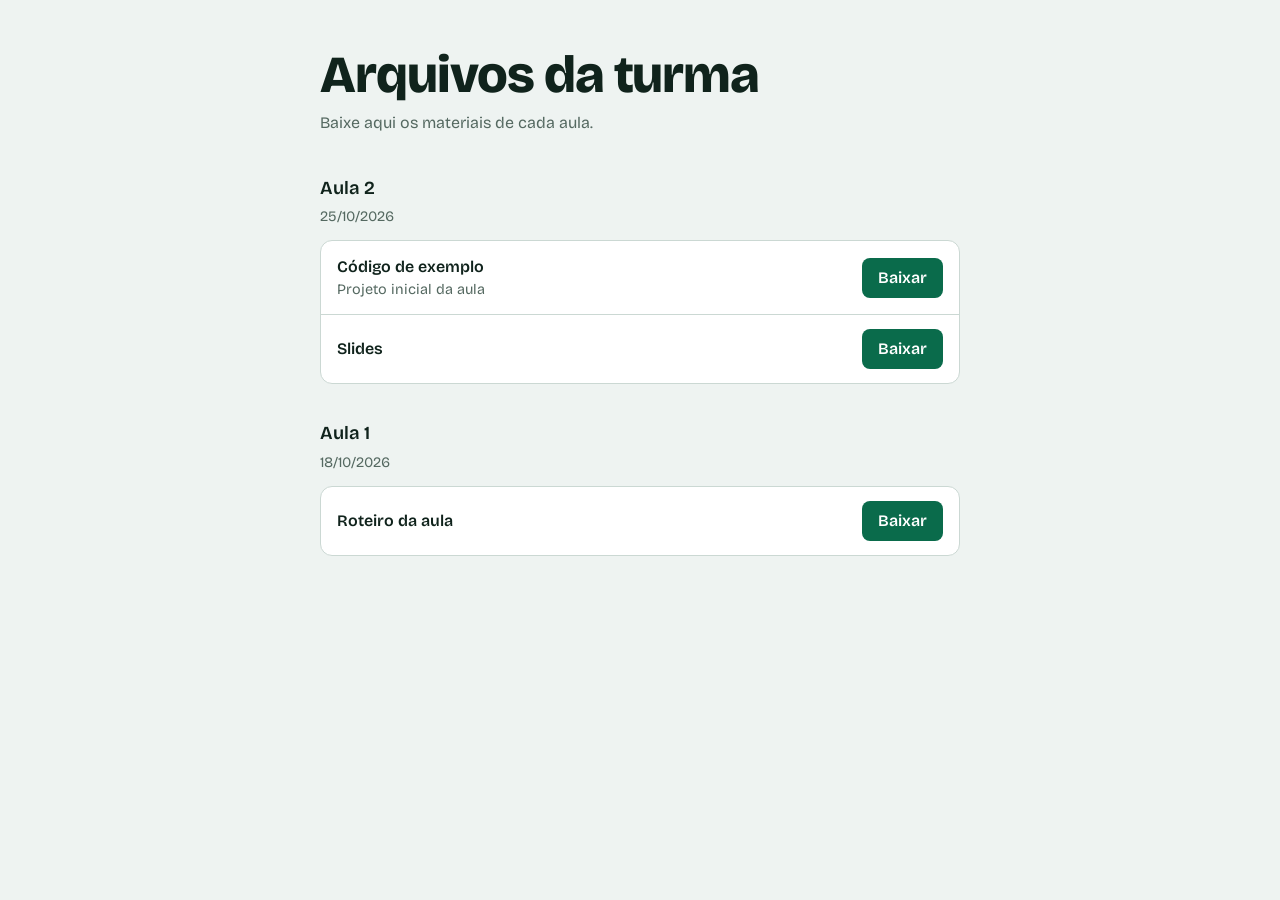
==== index.html @ 47e92991 "Add files via upload" ====
<!DOCTYPE html>
<html lang="pt-BR">
<head>
<meta charset="utf-8">
<meta name="viewport" content="width=device-width, initial-scale=1">
<title>Arquivos da turma</title>
<link rel="preconnect" href="https://fonts.googleapis.com">
<link rel="preconnect" href="https://fonts.gstatic.com" crossorigin>
<link href="https://fonts.googleapis.com/css2?family=Bricolage+Grotesque:wght@400;600;800&display=swap" rel="stylesheet">
<style>
  :root {
    --bg: #EEF3F1;
    --surface: #FFFFFF;
    --ink: #10231C;
    --muted: #556961;
    --line: #CBD8D3;
    --accent: #0A6B4B;
    --accent-ink: #FFFFFF;
    font-family: "Bricolage Grotesque", system-ui, -apple-system, "Segoe UI", sans-serif;
  }
  @media (prefers-color-scheme: dark) {
    :root {
      --bg: #0F1A16;
      --surface: #16251F;
      --ink: #E6F0EC;
      --muted: #9DB3AA;
      --line: #28403A;
      --accent: #5FD3A5;
      --accent-ink: #08241A;
    }
  }
  * { box-sizing: border-box; }
  html { background: var(--bg); color: var(--ink); }
  body { margin: 0; line-height: 1.5; }
  main { max-width: 680px; margin: 0 auto; padding: 48px 20px 80px; }
  h1 { font-size: clamp(2rem, 7vw, 3.25rem); font-weight: 800; line-height: 1.05; margin: 0 0 8px; letter-spacing: -0.02em; }
  .sub { color: var(--muted); margin: 0 0 40px; }
  section { margin-bottom: 36px; }
  h2 { font-size: 1.15rem; font-weight: 600; margin: 0 0 4px; }
  .data { color: var(--muted); font-size: .9rem; margin: 0 0 12px; }
  ul { list-style: none; margin: 0; padding: 0; background: var(--surface); border: 1px solid var(--line); border-radius: 12px; overflow: hidden; }
  li { display: flex; align-items: center; justify-content: space-between; gap: 16px; padding: 14px 16px; border-top: 1px solid var(--line); }
  li:first-child { border-top: 0; }
  .nome { font-weight: 600; overflow-wrap: anywhere; }
  .desc { color: var(--muted); font-size: .9rem; }
  a.baixar { flex: none; background: var(--accent); color: var(--accent-ink); text-decoration: none; font-weight: 600; padding: 8px 16px; border-radius: 8px; }
  a.baixar:hover { filter: brightness(1.1); }
  a:focus-visible { outline: 3px solid var(--ink); outline-offset: 2px; }
  .vazio { color: var(--muted); }
  @media (max-width: 460px) { li { flex-direction: column; align-items: stretch; } a.baixar { text-align: center; } }
</style>
</head>
<body>
<main>
  <h1 id="titulo">Arquivos da turma</h1>
  <p class="sub" id="subtitulo">Baixe aqui os materiais de cada aula.</p>
  <div id="lista"><p class="vazio">Nenhum arquivo publicado ainda.</p></div>
</main>

<script>
/* ============ EDITE APENAS ESTA PARTE ============
   Cada aula tem um título, uma data e uma lista de arquivos.
   "arquivo" é o caminho dentro da pasta "arquivos/" do repositório.
   Coloque a aula mais recente no topo. */
const TITULO = "Arquivos da turma";
const SUBTITULO = "Baixe aqui os materiais de cada aula.";

const AULAS = [
  {
    titulo: "Aula 2",
    data: "25/10/2026",
    arquivos: [
      { nome: "Código de exemplo", arquivo: "aula2/exemplo.zip", descricao: "Projeto inicial da aula" },
      { nome: "Slides", arquivo: "aula2/slides.pdf" }
    ]
  },
  {
    titulo: "Aula 1",
    data: "18/10/2026",
    arquivos: [
      { nome: "Roteiro da aula", arquivo: "aula1/roteiro.pdf" }
    ]
  }
];
/* ============ FIM DA PARTE EDITÁVEL ============ */

document.getElementById("titulo").textContent = TITULO;
document.getElementById("subtitulo").textContent = SUBTITULO;
document.title = TITULO;

const lista = document.getElementById("lista");
if (AULAS.length) {
  lista.textContent = "";
  AULAS.forEach(function (aula) {
    const sec = document.createElement("section");
    const h2 = document.createElement("h2");
    h2.textContent = aula.titulo;
    sec.appendChild(h2);
    if (aula.data) {
      const d = document.createElement("p");
      d.className = "data";
      d.textContent = aula.data;
      sec.appendChild(d);
    }
    const ul = document.createElement("ul");
    aula.arquivos.forEach(function (f) {
      const li = document.createElement("li");
      const info = document.createElement("div");
      const n = document.createElement("div");
      n.className = "nome";
      n.textContent = f.nome;
      info.appendChild(n);
      if (f.descricao) {
        const ds = document.createElement("div");
        ds.className = "desc";
        ds.textContent = f.descricao;
        info.appendChild(ds);
      }
      const a = document.createElement("a");
      a.className = "baixar";
      a.href = "arquivos/" + f.arquivo;
      a.setAttribute("download", "");
      a.textContent = "Baixar";
      a.setAttribute("aria-label", "Baixar " + f.nome);
      li.appendChild(info);
      li.appendChild(a);
      ul.appendChild(li);
    });
    sec.appendChild(ul);
    lista.appendChild(sec);
  });
}
</script>
</body>
</html>
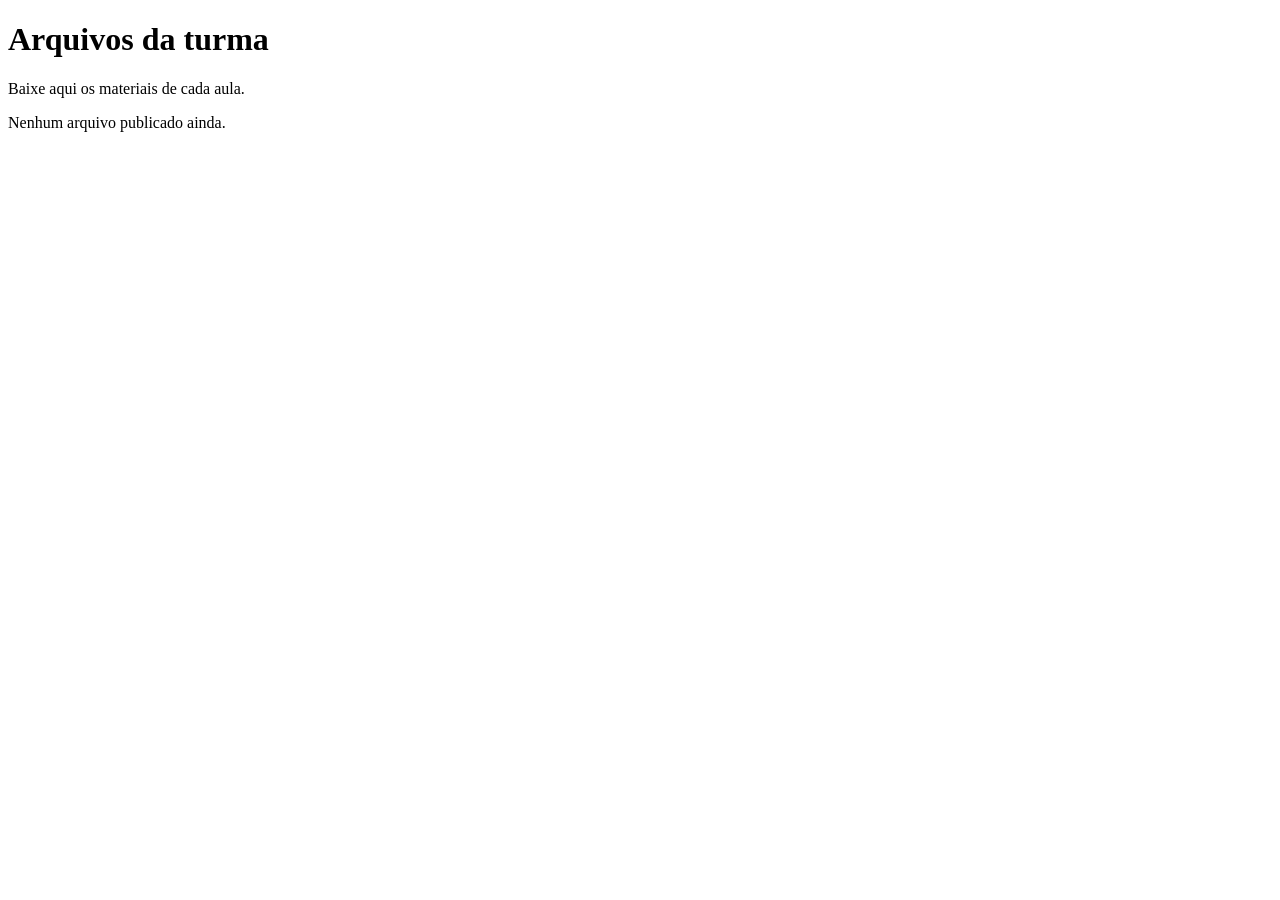
==== commit 9455ae77: "Atualização" ====
--- a/index.html
+++ b/index.html
@@ -7,48 +7,7 @@
 <link rel="preconnect" href="https://fonts.googleapis.com">
 <link rel="preconnect" href="https://fonts.gstatic.com" crossorigin>
 <link href="https://fonts.googleapis.com/css2?family=Bricolage+Grotesque:wght@400;600;800&display=swap" rel="stylesheet">
-<style>
-  :root {
-    --bg: #EEF3F1;
-    --surface: #FFFFFF;
-    --ink: #10231C;
-    --muted: #556961;
-    --line: #CBD8D3;
-    --accent: #0A6B4B;
-    --accent-ink: #FFFFFF;
-    font-family: "Bricolage Grotesque", system-ui, -apple-system, "Segoe UI", sans-serif;
-  }
-  @media (prefers-color-scheme: dark) {
-    :root {
-      --bg: #0F1A16;
-      --surface: #16251F;
-      --ink: #E6F0EC;
-      --muted: #9DB3AA;
-      --line: #28403A;
-      --accent: #5FD3A5;
-      --accent-ink: #08241A;
-    }
-  }
-  * { box-sizing: border-box; }
-  html { background: var(--bg); color: var(--ink); }
-  body { margin: 0; line-height: 1.5; }
-  main { max-width: 680px; margin: 0 auto; padding: 48px 20px 80px; }
-  h1 { font-size: clamp(2rem, 7vw, 3.25rem); font-weight: 800; line-height: 1.05; margin: 0 0 8px; letter-spacing: -0.02em; }
-  .sub { color: var(--muted); margin: 0 0 40px; }
-  section { margin-bottom: 36px; }
-  h2 { font-size: 1.15rem; font-weight: 600; margin: 0 0 4px; }
-  .data { color: var(--muted); font-size: .9rem; margin: 0 0 12px; }
-  ul { list-style: none; margin: 0; padding: 0; background: var(--surface); border: 1px solid var(--line); border-radius: 12px; overflow: hidden; }
-  li { display: flex; align-items: center; justify-content: space-between; gap: 16px; padding: 14px 16px; border-top: 1px solid var(--line); }
-  li:first-child { border-top: 0; }
-  .nome { font-weight: 600; overflow-wrap: anywhere; }
-  .desc { color: var(--muted); font-size: .9rem; }
-  a.baixar { flex: none; background: var(--accent); color: var(--accent-ink); text-decoration: none; font-weight: 600; padding: 8px 16px; border-radius: 8px; }
-  a.baixar:hover { filter: brightness(1.1); }
-  a:focus-visible { outline: 3px solid var(--ink); outline-offset: 2px; }
-  .vazio { color: var(--muted); }
-  @media (max-width: 460px) { li { flex-direction: column; align-items: stretch; } a.baixar { text-align: center; } }
-</style>
+<link rel="stylesheet" href="style.css">
 </head>
 <body>
 <main>
@@ -57,79 +16,6 @@
   <div id="lista"><p class="vazio">Nenhum arquivo publicado ainda.</p></div>
 </main>
 
-<script>
-/* ============ EDITE APENAS ESTA PARTE ============
-   Cada aula tem um título, uma data e uma lista de arquivos.
-   "arquivo" é o caminho dentro da pasta "arquivos/" do repositório.
-   Coloque a aula mais recente no topo. */
-const TITULO = "Arquivos da turma";
-const SUBTITULO = "Baixe aqui os materiais de cada aula.";
-
-const AULAS = [
-  {
-    titulo: "Aula 2",
-    data: "25/10/2026",
-    arquivos: [
-      { nome: "Código de exemplo", arquivo: "aula2/exemplo.zip", descricao: "Projeto inicial da aula" },
-      { nome: "Slides", arquivo: "aula2/slides.pdf" }
-    ]
-  },
-  {
-    titulo: "Aula 1",
-    data: "18/10/2026",
-    arquivos: [
-      { nome: "Roteiro da aula", arquivo: "aula1/roteiro.pdf" }
-    ]
-  }
-];
-/* ============ FIM DA PARTE EDITÁVEL ============ */
-
-document.getElementById("titulo").textContent = TITULO;
-document.getElementById("subtitulo").textContent = SUBTITULO;
-document.title = TITULO;
-
-const lista = document.getElementById("lista");
-if (AULAS.length) {
-  lista.textContent = "";
-  AULAS.forEach(function (aula) {
-    const sec = document.createElement("section");
-    const h2 = document.createElement("h2");
-    h2.textContent = aula.titulo;
-    sec.appendChild(h2);
-    if (aula.data) {
-      const d = document.createElement("p");
-      d.className = "data";
-      d.textContent = aula.data;
-      sec.appendChild(d);
-    }
-    const ul = document.createElement("ul");
-    aula.arquivos.forEach(function (f) {
-      const li = document.createElement("li");
-      const info = document.createElement("div");
-      const n = document.createElement("div");
-      n.className = "nome";
-      n.textContent = f.nome;
-      info.appendChild(n);
-      if (f.descricao) {
-        const ds = document.createElement("div");
-        ds.className = "desc";
-        ds.textContent = f.descricao;
-        info.appendChild(ds);
-      }
-      const a = document.createElement("a");
-      a.className = "baixar";
-      a.href = "arquivos/" + f.arquivo;
-      a.setAttribute("download", "");
-      a.textContent = "Baixar";
-      a.setAttribute("aria-label", "Baixar " + f.nome);
-      li.appendChild(info);
-      li.appendChild(a);
-      ul.appendChild(li);
-    });
-    sec.appendChild(ul);
-    lista.appendChild(sec);
-  });
-}
-</script>
+<script src="script.js"></script>
 </body>
-</html>
+</html>
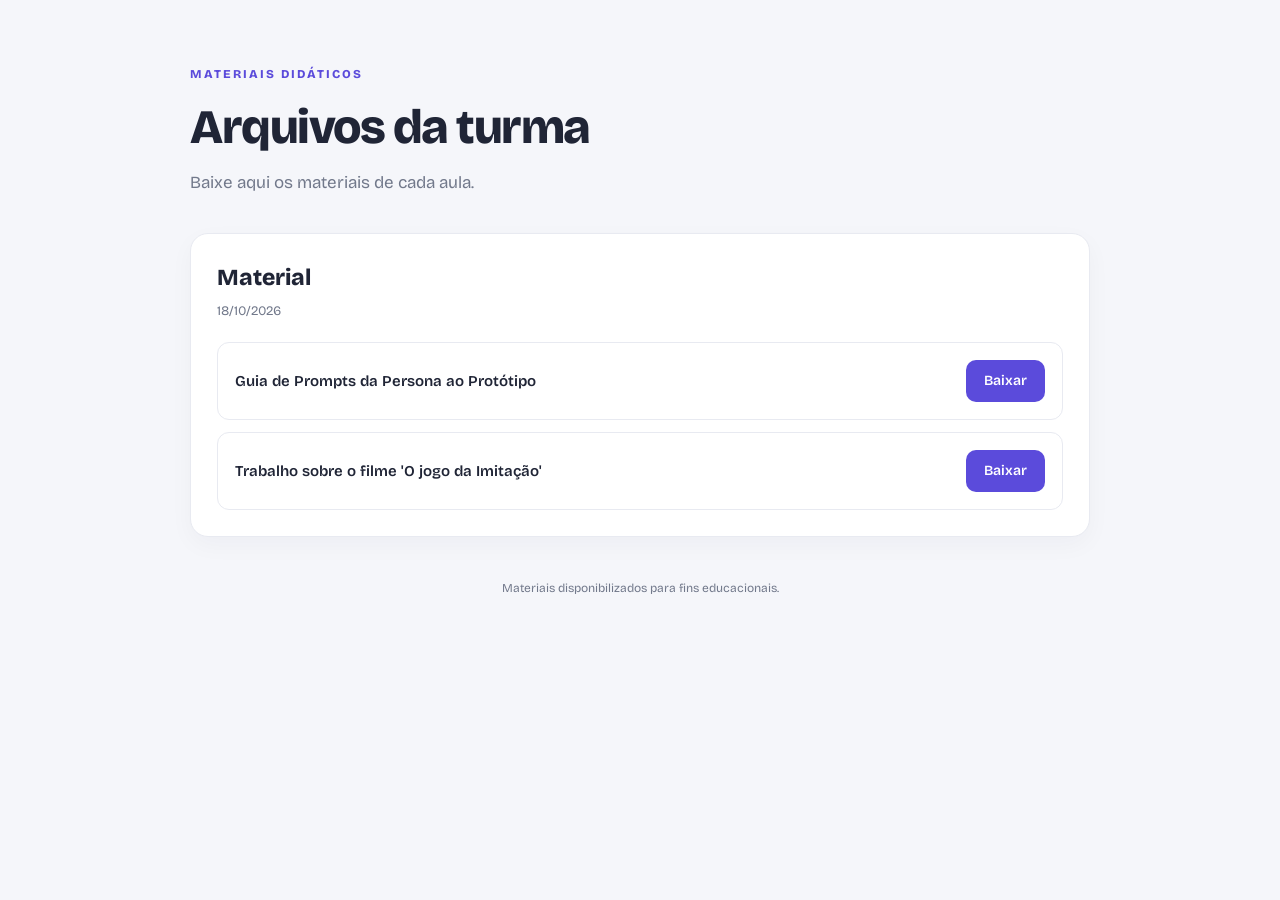
==== commit 64b94fc9: "Ajustes" ====
--- a/index.html
+++ b/index.html
@@ -1,21 +1,45 @@
 <!DOCTYPE html>
 <html lang="pt-BR">
+
 <head>
-<meta charset="utf-8">
-<meta name="viewport" content="width=device-width, initial-scale=1">
-<title>Arquivos da turma</title>
-<link rel="preconnect" href="https://fonts.googleapis.com">
-<link rel="preconnect" href="https://fonts.gstatic.com" crossorigin>
-<link href="https://fonts.googleapis.com/css2?family=Bricolage+Grotesque:wght@400;600;800&display=swap" rel="stylesheet">
-<link rel="stylesheet" href="style.css">
+  <meta charset="UTF-8">
+  <meta name="viewport" content="width=device-width, initial-scale=1">
+
+  <title>Arquivos da turma</title>
+
+  <meta name="description" content="Acesse e baixe os materiais disponibilizados para a turma.">
+
+  <link rel="preconnect" href="https://fonts.googleapis.com">
+  <link rel="preconnect" href="https://fonts.gstatic.com" crossorigin>
+
+  <link href="https://fonts.googleapis.com/css2?family=Bricolage+Grotesque:wght@400;600;800&display=swap"
+    rel="stylesheet">
+
+  <link rel="stylesheet" href="./style.css">
+
+  <script src="./script.js" defer></script>
 </head>
+
 <body>
-<main>
-  <h1 id="titulo">Arquivos da turma</h1>
-  <p class="sub" id="subtitulo">Baixe aqui os materiais de cada aula.</p>
-  <div id="lista"><p class="vazio">Nenhum arquivo publicado ainda.</p></div>
-</main>
+  <main class="container">
+    <header class="cabecalho">
+      <div class="marca">MATERIAIS DIDÁTICOS</div>
 
-<script src="script.js"></script>
+      <h1 id="titulo">Arquivos da turma</h1>
+
+      <p id="subtitulo">
+        Baixe aqui os materiais de cada aula.
+      </p>
+    </header>
+
+    <div id="lista" aria-live="polite">
+      <p class="vazio">Carregando materiais...</p>
+    </div>
+
+    <footer>
+      <p>Materiais disponibilizados para fins educacionais.</p>
+    </footer>
+  </main>
 </body>
+
 </html>
--- a/style.css
+++ b/style.css
@@ -0,0 +1,175 @@
+
+:root {
+  --fundo: #f5f6fa;
+  --superficie: #ffffff;
+  --texto: #202536;
+  --texto-secundario: #72798b;
+  --destaque: #5b4bdb;
+  --destaque-hover: #4536bc;
+  --borda: #e8eaf1;
+  --raio: 18px;
+}
+
+* {
+  box-sizing: border-box;
+}
+
+body {
+  margin: 0;
+  background: var(--fundo);
+  color: var(--texto);
+  font-family: "Bricolage Grotesque", sans-serif;
+  line-height: 1.6;
+}
+
+.container {
+  width: min(900px, calc(100% - 32px));
+  margin: 0 auto;
+  padding: 60px 0 24px;
+}
+
+.cabecalho {
+  margin-bottom: 36px;
+}
+
+.marca {
+  display: inline-block;
+  margin-bottom: 16px;
+  color: var(--destaque);
+  font-size: 12px;
+  font-weight: 800;
+  letter-spacing: 2px;
+}
+
+h1 {
+  margin: 0;
+  font-size: clamp(32px, 6vw, 48px);
+  font-weight: 800;
+  line-height: 1.15;
+  letter-spacing: -1.5px;
+}
+
+#subtitulo {
+  margin-top: 14px;
+  color: var(--texto-secundario);
+  font-size: 17px;
+}
+
+section {
+  margin-bottom: 24px;
+  padding: 26px;
+  background: var(--superficie);
+  border: 1px solid var(--borda);
+  border-radius: var(--raio);
+  box-shadow: 0 8px 24px rgba(30, 35, 60, 0.035);
+}
+
+section h2 {
+  margin: 0;
+  font-size: 23px;
+  font-weight: 800;
+}
+
+.data {
+  margin: 5px 0 20px;
+  color: var(--texto-secundario);
+  font-size: 13px;
+}
+
+ul {
+  display: flex;
+  flex-direction: column;
+  gap: 12px;
+  margin: 0;
+  padding: 0;
+  list-style: none;
+}
+
+li {
+  display: flex;
+  align-items: center;
+  justify-content: space-between;
+  gap: 20px;
+  padding: 17px;
+  border: 1px solid var(--borda);
+  border-radius: 12px;
+}
+
+.nome {
+  overflow-wrap: anywhere;
+  font-size: 15px;
+  font-weight: 600;
+}
+
+.desc {
+  margin-top: 5px;
+  color: var(--texto-secundario);
+  font-size: 13px;
+}
+
+.baixar {
+  flex-shrink: 0;
+  display: inline-flex;
+  align-items: center;
+  justify-content: center;
+  min-height: 42px;
+  padding: 9px 18px;
+  background: var(--destaque);
+  border-radius: 10px;
+  color: #ffffff;
+  font-size: 14px;
+  font-weight: 600;
+  text-decoration: none;
+  transition: background 0.2s, transform 0.2s;
+}
+
+.baixar:hover {
+  background: var(--destaque-hover);
+  transform: translateY(-1px);
+}
+
+.baixar:focus-visible {
+  outline: 3px solid #a9a1ff;
+  outline-offset: 3px;
+}
+
+.vazio,
+.erro {
+  padding: 24px;
+  background: var(--superficie);
+  border: 1px solid var(--borda);
+  border-radius: 12px;
+  color: var(--texto-secundario);
+  text-align: center;
+}
+
+.erro {
+  color: #b42318;
+}
+
+footer {
+  margin-top: 42px;
+  color: var(--texto-secundario);
+  font-size: 12px;
+  text-align: center;
+}
+
+@media (max-width: 560px) {
+  .container {
+    padding-top: 36px;
+  }
+
+  section {
+    padding: 18px;
+  }
+
+  li {
+    align-items: flex-start;
+    flex-direction: column;
+    gap: 12px;
+  }
+
+  .baixar {
+    width: 100%;
+  }
+}
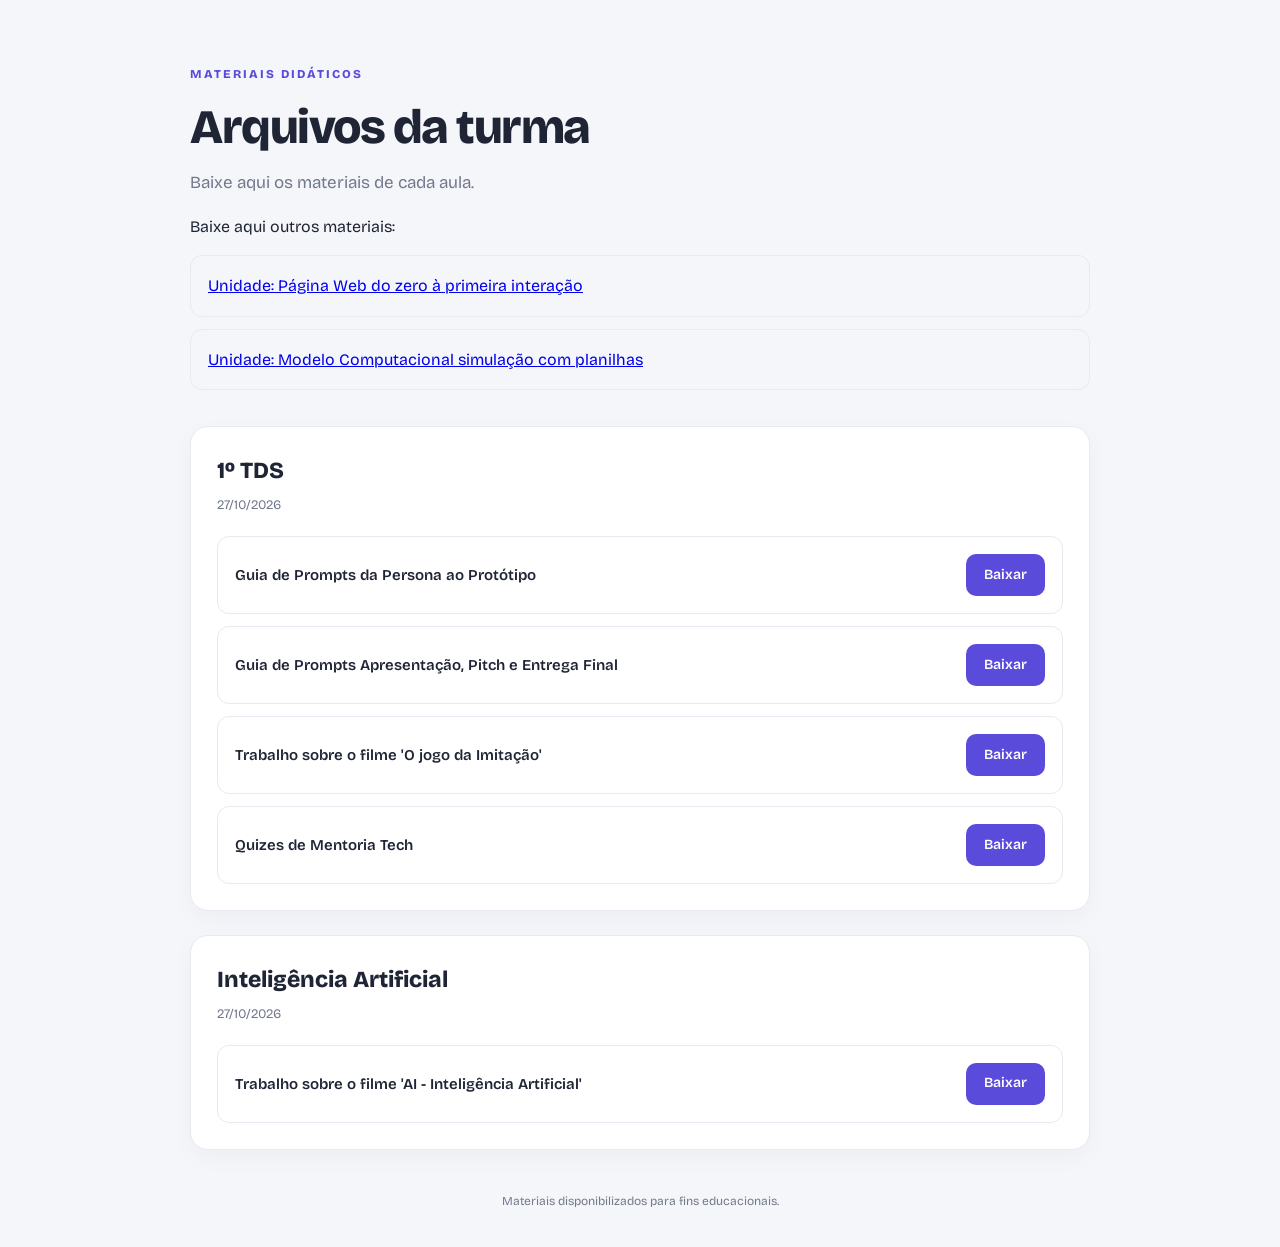
==== commit d71a0f58: "Adicioando link(remover futuramente)" ====
--- a/index.html
+++ b/index.html
@@ -30,6 +30,13 @@
       <p id="subtitulo">
         Baixe aqui os materiais de cada aula.
       </p>
+      <p>
+        Baixe aqui outros materiais: 
+      </p>
+      <ul class="outro">
+        <li><a href="https://drive.google.com/drive/folders/142awn0-bNqgCQpeeSyrAOQwHxeDmiPJF?usp=sharing" target="_blank">Unidade: Página Web do zero à primeira interação</a></li>
+        <li><a href="https://docs.google.com/spreadsheets/d/1lXCp4lhPc3sj6D-ejY6z4m4CVPL8q0i9/edit?usp=sharing&ouid=116057212897035555267&rtpof=true&sd=true" target="_blank">Unidade: Modelo Computacional simulação com planilhas</a></li>
+      </ul>
     </header>
 
     <div id="lista" aria-live="polite">
--- a/style.css
+++ b/style.css
@@ -172,4 +172,4 @@
   .baixar {
     width: 100%;
   }
-}
+}
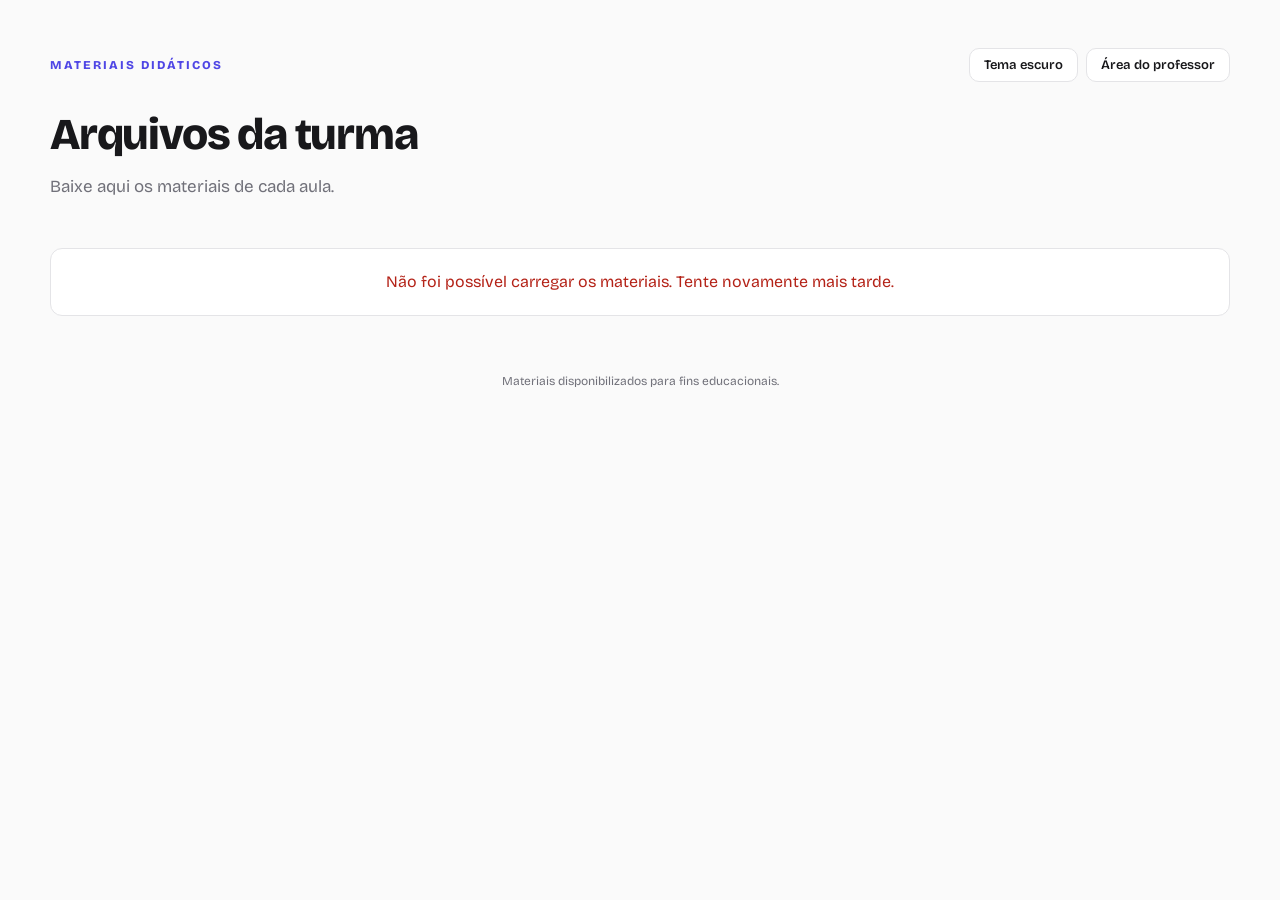
==== commit 320df664: "Modificando regras de negócio do sistema (Utilizando banco de dados)" ====
--- a/index.html
+++ b/index.html
@@ -4,39 +4,32 @@
 <head>
   <meta charset="UTF-8">
   <meta name="viewport" content="width=device-width, initial-scale=1">
-
   <title>Arquivos da turma</title>
-
   <meta name="description" content="Acesse e baixe os materiais disponibilizados para a turma.">
-
   <link rel="preconnect" href="https://fonts.googleapis.com">
   <link rel="preconnect" href="https://fonts.gstatic.com" crossorigin>
-
   <link href="https://fonts.googleapis.com/css2?family=Bricolage+Grotesque:wght@400;600;800&display=swap"
     rel="stylesheet">
-
   <link rel="stylesheet" href="./style.css">
-
   <script src="./script.js" defer></script>
+  <meta name="color-scheme" content="light dark">
+  <script src="./tema.js"></script>
 </head>
 
 <body>
-  <main class="container">
+  <main class="container container-largo">
     <header class="cabecalho">
-      <div class="marca">MATERIAIS DIDÁTICOS</div>
-
+      <div class="topo">
+        <div class="marca">MATERIAIS DIDÁTICOS</div>
+        <div class="topo-acoes">
+          <button type="button" id="botao-tema" class="entrar">Tema escuro</button>
+          <a class="entrar" href="./admin.html">Área do professor</a>
+        </div>
+      </div>
       <h1 id="titulo">Arquivos da turma</h1>
-
       <p id="subtitulo">
         Baixe aqui os materiais de cada aula.
       </p>
-      <p>
-        Baixe aqui outros materiais: 
-      </p>
-      <ul class="outro">
-        <li><a href="https://drive.google.com/drive/folders/142awn0-bNqgCQpeeSyrAOQwHxeDmiPJF?usp=sharing" target="_blank">Unidade: Página Web do zero à primeira interação</a></li>
-        <li><a href="https://docs.google.com/spreadsheets/d/1lXCp4lhPc3sj6D-ejY6z4m4CVPL8q0i9/edit?usp=sharing&ouid=116057212897035555267&rtpof=true&sd=true" target="_blank">Unidade: Modelo Computacional simulação com planilhas</a></li>
-      </ul>
     </header>
 
     <div id="lista" aria-live="polite">
--- a/style.css
+++ b/style.css
@@ -1,77 +1,180 @@
-
+/* =========================================================
+   1. TEMAS: as cores ficam em variáveis; o escuro só troca valores
+   ========================================================= */
 :root {
-  --fundo: #f5f6fa;
+  color-scheme: light;
+  --fundo: #fafafa;
   --superficie: #ffffff;
-  --texto: #202536;
-  --texto-secundario: #72798b;
-  --destaque: #5b4bdb;
-  --destaque-hover: #4536bc;
-  --borda: #e8eaf1;
-  --raio: 18px;
-}
-
-* {
+  --texto: #18181b;
+  --texto-secundario: #71717a;
+  --borda: #e4e4e7;
+  --destaque: #4f46e5;
+  --destaque-hover: #4338ca;
+  --sobre-destaque: #ffffff;
+  /* cor do texto sobre o destaque */
+  --foco: #a5b4fc;
+  --perigo: #b42318;
+  --raio: 14px;
+}
+
+/* Escuro automático: segue o aparelho, salvo se o usuário escolheu claro */
+@media (prefers-color-scheme: dark) {
+  :root:not([data-theme="light"]) {
+    color-scheme: dark;
+    --fundo: #0f0f12;
+    --superficie: #17171b;
+    --texto: #f4f4f5;
+    --texto-secundario: #a1a1aa;
+    --borda: #2a2a31;
+    --destaque: #818cf8;
+    --destaque-hover: #a5b4fc;
+    --sobre-destaque: #0f0f12;
+    --foco: #6366f1;
+    --perigo: #f87171;
+  }
+}
+
+/* Escuro escolhido no botão */
+:root[data-theme="dark"] {
+  color-scheme: dark;
+  --fundo: #0f0f12;
+  --superficie: #17171b;
+  --texto: #f4f4f5;
+  --texto-secundario: #a1a1aa;
+  --borda: #2a2a31;
+  --destaque: #818cf8;
+  --destaque-hover: #a5b4fc;
+  --sobre-destaque: #0f0f12;
+  --foco: #6366f1;
+  --perigo: #f87171;
+}
+
+/* =========================================================
+   2. BASE
+   ========================================================= */
+*,
+*::before,
+*::after {
   box-sizing: border-box;
+}
+
+[hidden] {
+  display: none !important;
 }
 
 body {
   margin: 0;
   background: var(--fundo);
   color: var(--texto);
-  font-family: "Bricolage Grotesque", sans-serif;
+  font-family: "Bricolage Grotesque", system-ui, sans-serif;
   line-height: 1.6;
+}
+
+body,
+section,
+li,
+input,
+select {
+  transition: background-color 0.25s ease, border-color 0.25s ease,
+    color 0.25s ease;
+}
+
+:focus-visible {
+  outline: 3px solid var(--foco);
+  outline-offset: 3px;
 }
 
 .container {
   width: min(900px, calc(100% - 32px));
   margin: 0 auto;
-  padding: 60px 0 24px;
-}
-
-.cabecalho {
-  margin-bottom: 36px;
+  padding: 48px 0 24px;
+}
+
+.container-largo {
+  width: min(1180px, calc(100% - 32px));
+}
+
+/* =========================================================
+   3. TOPO E CABEÇALHO
+   ========================================================= */
+.topo {
+  display: flex;
+  align-items: center;
+  justify-content: space-between;
+  gap: 12px;
+  margin-bottom: 28px;
+}
+
+.topo-acoes {
+  display: flex;
+  gap: 8px;
 }
 
 .marca {
-  display: inline-block;
-  margin-bottom: 16px;
   color: var(--destaque);
   font-size: 12px;
   font-weight: 800;
   letter-spacing: 2px;
 }
 
+.entrar {
+  padding: 7px 14px;
+  border: 1px solid var(--borda);
+  border-radius: 10px;
+  background: var(--superficie);
+  color: var(--texto);
+  font: inherit;
+  font-size: 13px;
+  font-weight: 600;
+  line-height: 1.4;
+  text-decoration: none;
+  cursor: pointer;
+  transition: border-color 0.2s, color 0.2s, background-color 0.25s;
+}
+
+.entrar:hover {
+  border-color: var(--destaque);
+  color: var(--destaque);
+}
+
+.cabecalho {
+  margin-bottom: 32px;
+}
+
 h1 {
   margin: 0;
-  font-size: clamp(32px, 6vw, 48px);
+  font-size: clamp(30px, 5vw, 44px);
   font-weight: 800;
   line-height: 1.15;
-  letter-spacing: -1.5px;
+  letter-spacing: -1.2px;
 }
 
 #subtitulo {
-  margin-top: 14px;
+  margin: 12px 0 0;
   color: var(--texto-secundario);
   font-size: 17px;
 }
 
+/* =========================================================
+   4. CARDS DE AULA E LISTA DE MATERIAIS
+   ========================================================= */
 section {
   margin-bottom: 24px;
-  padding: 26px;
+  padding: 24px;
   background: var(--superficie);
   border: 1px solid var(--borda);
   border-radius: var(--raio);
-  box-shadow: 0 8px 24px rgba(30, 35, 60, 0.035);
 }
 
 section h2 {
   margin: 0;
-  font-size: 23px;
+  font-size: 21px;
   font-weight: 800;
+  letter-spacing: -0.3px;
 }
 
 .data {
-  margin: 5px 0 20px;
+  margin: 4px 0 18px;
   color: var(--texto-secundario);
   font-size: 13px;
 }
@@ -79,7 +182,7 @@
 ul {
   display: flex;
   flex-direction: column;
-  gap: 12px;
+  gap: 10px;
   margin: 0;
   padding: 0;
   list-style: none;
@@ -89,8 +192,8 @@
   display: flex;
   align-items: center;
   justify-content: space-between;
-  gap: 20px;
-  padding: 17px;
+  gap: 16px;
+  padding: 14px 16px;
   border: 1px solid var(--borda);
   border-radius: 12px;
 }
@@ -102,7 +205,7 @@
 }
 
 .desc {
-  margin-top: 5px;
+  margin-top: 4px;
   color: var(--texto-secundario);
   font-size: 13px;
 }
@@ -114,13 +217,16 @@
   justify-content: center;
   min-height: 42px;
   padding: 9px 18px;
+  border: 0;
+  border-radius: 10px;
   background: var(--destaque);
-  border-radius: 10px;
-  color: #ffffff;
+  color: var(--sobre-destaque);
+  font: inherit;
   font-size: 14px;
   font-weight: 600;
   text-decoration: none;
-  transition: background 0.2s, transform 0.2s;
+  cursor: pointer;
+  transition: background-color 0.2s, transform 0.2s;
 }
 
 .baixar:hover {
@@ -128,14 +234,15 @@
   transform: translateY(-1px);
 }
 
-.baixar:focus-visible {
-  outline: 3px solid #a9a1ff;
-  outline-offset: 3px;
-}
-
+.baixar:disabled {
+  opacity: 0.6;
+  cursor: wait;
+}
+
+/* Mensagens ("Carregando...", erros) */
 .vazio,
 .erro {
-  padding: 24px;
+  padding: 20px;
   background: var(--superficie);
   border: 1px solid var(--borda);
   border-radius: 12px;
@@ -144,19 +251,158 @@
 }
 
 .erro {
-  color: #b42318;
+  color: var(--perigo);
 }
 
 footer {
-  margin-top: 42px;
+  margin-top: 40px;
   color: var(--texto-secundario);
   font-size: 12px;
   text-align: center;
 }
 
+/* =========================================================
+   5. SITE PÚBLICO: cards lado a lado
+   ========================================================= */
+#lista {
+  display: grid;
+  grid-template-columns: repeat(auto-fill, minmax(min(100%, 340px), 1fr));
+  gap: 24px;
+}
+
+#lista section {
+  margin-bottom: 0;
+}
+
+#lista>.vazio,
+#lista>.erro {
+  grid-column: 1 / -1;
+}
+
+#lista li {
+  flex-wrap: wrap;
+}
+
+#lista li>div:first-child {
+  flex: 1 1 0;
+  min-width: 150px;
+}
+
+#lista .baixar {
+  margin-left: auto;
+}
+
+/* =========================================================
+   6. FORMULÁRIOS
+   ========================================================= */
+label {
+  display: flex;
+  flex-direction: column;
+  gap: 6px;
+  margin-bottom: 16px;
+  font-size: 14px;
+  font-weight: 600;
+}
+
+input,
+select {
+  padding: 11px 12px;
+  border: 1px solid var(--borda);
+  border-radius: 10px;
+  background: var(--superficie);
+  color: var(--texto);
+  font: inherit;
+}
+
+/* =========================================================
+   7. PAINEL DO PROFESSOR
+   ========================================================= */
+#form-aula {
+  margin-bottom: 24px;
+}
+
+.info-aula {
+  flex: 1;
+  min-width: 0;
+}
+
+.form-edicao {
+  width: 100%;
+}
+
+.form-edicao label {
+  margin-bottom: 12px;
+}
+
+.secao-edicao {
+  margin: 18px 0 10px;
+  color: var(--texto-secundario);
+  font-size: 13px;
+  font-weight: 600;
+}
+
+.acoes {
+  display: flex;
+  flex-wrap: wrap;
+  gap: 10px;
+}
+
+.botao-pequeno,
+.botao-secundario {
+  padding: 6px 12px;
+  border: 1px solid var(--borda);
+  border-radius: 8px;
+  background: var(--superficie);
+  color: var(--texto);
+  font: inherit;
+  font-size: 13px;
+  font-weight: 600;
+  cursor: pointer;
+}
+
+.botao-secundario {
+  min-height: 42px;
+  padding: 9px 18px;
+  border-radius: 10px;
+  font-size: 14px;
+}
+
+.botao-pequeno:hover,
+.botao-secundario:hover {
+  border-color: var(--destaque);
+  color: var(--destaque);
+}
+
+.botao-perigo {
+  margin: 0 0 12px;
+  padding: 7px 14px;
+  border: 1px solid var(--borda);
+  border-radius: 8px;
+  background: var(--superficie);
+  color: var(--perigo);
+  font: inherit;
+  font-size: 13px;
+  font-weight: 600;
+  cursor: pointer;
+}
+
+.botao-perigo:hover {
+  border-color: var(--perigo);
+  background: var(--perigo);
+  color: var(--sobre-destaque);
+}
+
+.botao-perigo:disabled {
+  opacity: 0.6;
+  cursor: wait;
+}
+
+/* =========================================================
+   8. TELAS PEQUENAS
+   ========================================================= */
 @media (max-width: 560px) {
   .container {
-    padding-top: 36px;
+    padding-top: 32px;
   }
 
   section {
@@ -172,4 +418,8 @@
   .baixar {
     width: 100%;
   }
+
+  #lista .baixar {
+    margin-left: 0;
+  }
 }
